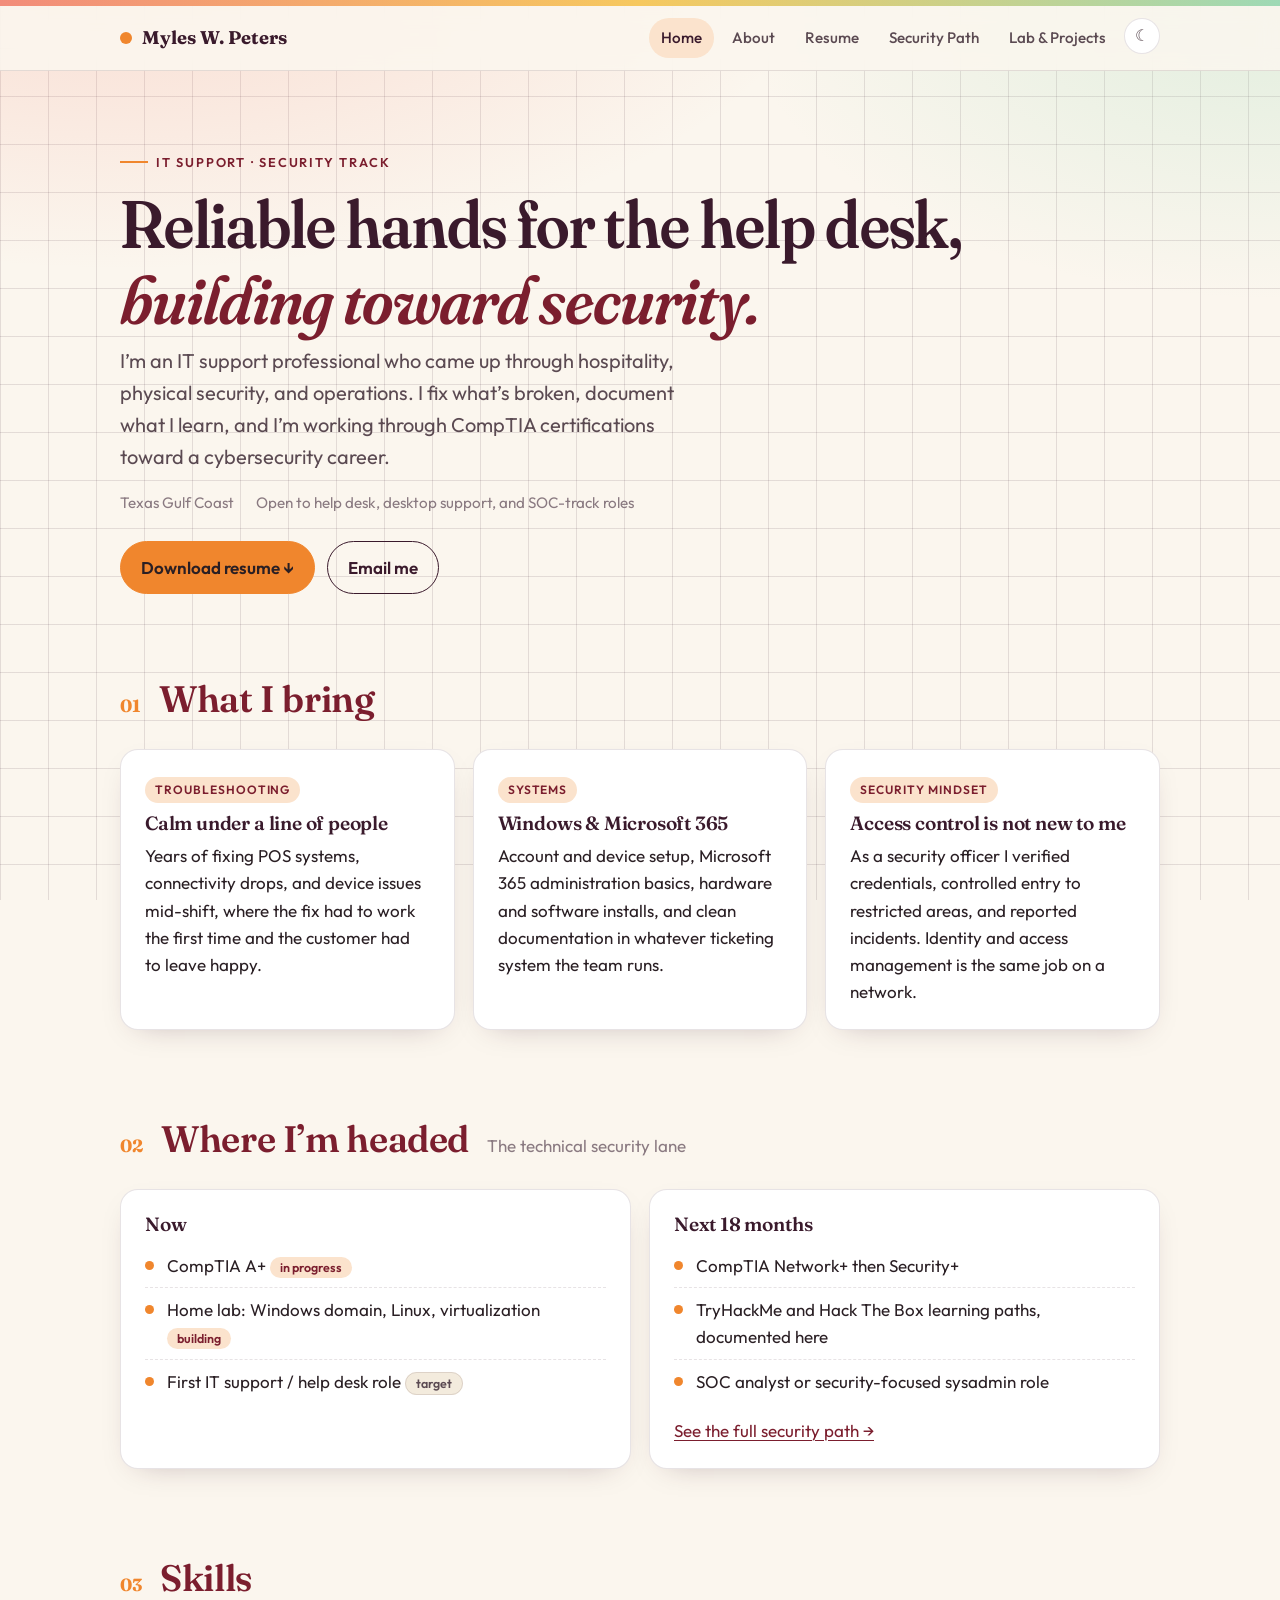
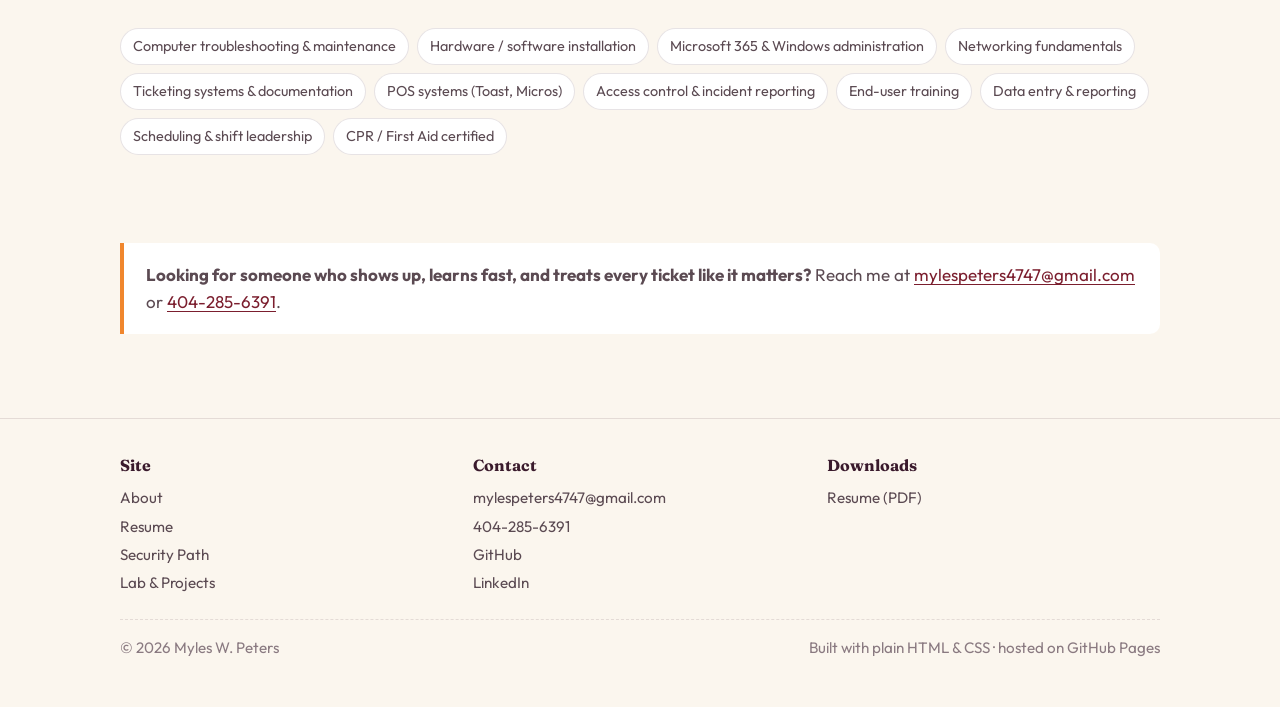
==== index.html @ 22c9d606 "Add files via upload" ====
<!DOCTYPE html>
<html lang="en">
<head>
  <meta charset="utf-8">
  <meta name="viewport" content="width=device-width, initial-scale=1">
  <title>Myles W. Peters — IT Support & Security</title>
  <meta name="description" content="Myles W. Peters: IT support professional building toward a cybersecurity career. Troubleshooting, Microsoft 365, networking fundamentals, and a home lab.">
  <meta property="og:title" content="Myles W. Peters — IT Support & Security">
  <meta property="og:description" content="IT support professional building toward a cybersecurity career.">
  <link rel="icon" href="data:image/svg+xml,%3Csvg xmlns='http://www.w3.org/2000/svg' viewBox='0 0 32 32'%3E%3Ccircle cx='16' cy='16' r='14' fill='%23f0862d'/%3E%3Ctext x='16' y='21' font-family='Georgia' font-size='15' font-weight='700' text-anchor='middle' fill='%232a1f24'%3EMP%3C/text%3E%3C/svg%3E">
  <link rel="preconnect" href="https://fonts.googleapis.com">
  <link rel="preconnect" href="https://fonts.gstatic.com" crossorigin>
  <link href="https://fonts.googleapis.com/css2?family=Fraunces:opsz,wght,SOFT@9..144,400..700,0..100&family=Outfit:wght@300..700&display=swap" rel="stylesheet">
  <link rel="stylesheet" href="styles.css">
</head>
<body>
<div class="bar"></div>
<header class="site">
  <div class="wrap">
    <a class="brand" href="index.html"><span class="dot"></span>Myles W. Peters</a>
    <nav class="main" aria-label="Primary">
      <a href="index.html">Home</a>
      <a href="about.html">About</a>
      <a href="resume.html">Resume</a>
      <a href="roadmap.html">Security Path</a>
      <a href="projects.html">Lab &amp; Projects</a>
      <button class="theme-toggle" type="button" aria-label="Toggle theme">☾</button>
    </nav>
  </div>
</header>

<main class="wrap">
  <section class="hero">
    <div class="eyebrow">IT Support · Security Track</div>
    <h1>Reliable hands for the help desk, <em>building toward security.</em></h1>
    <p class="lede">I’m an IT support professional who came up through hospitality, physical security, and operations. I fix what’s broken, document what I learn, and I’m working through CompTIA certifications toward a cybersecurity career.</p>
    <div class="meta">
      <span>Texas Gulf Coast</span>
      <span>Open to help desk, desktop support, and SOC-track roles</span>
    </div>
    <div class="actions">
      <a class="btn primary" href="assets/Myles-Peters-Resume.pdf" download>Download resume ↓</a>
      <a class="btn" href="mailto:mylespeters4747@gmail.com">Email me</a>
    </div>
  </section>

  <section>
    <div class="section-head"><span class="num">01</span><h2>What I bring</h2></div>
    <div class="grid three">
      <div class="card">
        <span class="tag">Troubleshooting</span>
        <h3>Calm under a line of people</h3>
        <p>Years of fixing POS systems, connectivity drops, and device issues mid-shift, where the fix had to work the first time and the customer had to leave happy.</p>
      </div>
      <div class="card">
        <span class="tag">Systems</span>
        <h3>Windows &amp; Microsoft 365</h3>
        <p>Account and device setup, Microsoft 365 administration basics, hardware and software installs, and clean documentation in whatever ticketing system the team runs.</p>
      </div>
      <div class="card">
        <span class="tag">Security mindset</span>
        <h3>Access control is not new to me</h3>
        <p>As a security officer I verified credentials, controlled entry to restricted areas, and reported incidents. Identity and access management is the same job on a network.</p>
      </div>
    </div>
  </section>

  <section>
    <div class="section-head"><span class="num">02</span><h2>Where I’m headed</h2><p>The technical security lane</p></div>
    <div class="grid two">
      <div class="card">
        <h3>Now</h3>
        <ul class="clean">
          <li>CompTIA A+ <span class="status progress">in progress</span></li>
          <li>Home lab: Windows domain, Linux, virtualization <span class="status progress">building</span></li>
          <li>First IT support / help desk role <span class="status next">target</span></li>
        </ul>
      </div>
      <div class="card">
        <h3>Next 18 months</h3>
        <ul class="clean">
          <li>CompTIA Network+ then Security+</li>
          <li>TryHackMe and Hack The Box learning paths, documented here</li>
          <li>SOC analyst or security-focused sysadmin role</li>
        </ul>
        <p style="margin-top:14px"><a href="roadmap.html">See the full security path →</a></p>
      </div>
    </div>
  </section>

  <section>
    <div class="section-head"><span class="num">03</span><h2>Skills</h2></div>
    <div class="chips">
      <span class="chip">Computer troubleshooting &amp; maintenance</span>
      <span class="chip">Hardware / software installation</span>
      <span class="chip">Microsoft 365 &amp; Windows administration</span>
      <span class="chip">Networking fundamentals</span>
      <span class="chip">Ticketing systems &amp; documentation</span>
      <span class="chip">POS systems (Toast, Micros)</span>
      <span class="chip">Access control &amp; incident reporting</span>
      <span class="chip">End-user training</span>
      <span class="chip">Data entry &amp; reporting</span>
      <span class="chip">Scheduling &amp; shift leadership</span>
      <span class="chip">CPR / First Aid certified</span>
    </div>
  </section>

  <section>
    <div class="callout">
      <strong>Looking for someone who shows up, learns fast, and treats every ticket like it matters?</strong>
      Reach me at <a href="mailto:mylespeters4747@gmail.com">mylespeters4747@gmail.com</a> or <a href="tel:+14042856391">404-285-6391</a>.
    </div>
  </section>
</main>

<footer class="site">
  <div class="wrap">
    <div class="cols">
      <div>
        <h4>Site</h4>
        <ul>
          <li><a href="about.html">About</a></li>
          <li><a href="resume.html">Resume</a></li>
          <li><a href="roadmap.html">Security Path</a></li>
          <li><a href="projects.html">Lab &amp; Projects</a></li>
        </ul>
      </div>
      <div>
        <h4>Contact</h4>
        <ul>
          <li><a href="mailto:mylespeters4747@gmail.com">mylespeters4747@gmail.com</a></li>
          <li><a href="tel:+14042856391">404-285-6391</a></li>
          <li><a href="https://github.com/" rel="me">GitHub</a></li>
          <li><a href="https://www.linkedin.com/" rel="me">LinkedIn</a></li>
        </ul>
      </div>
      <div>
        <h4>Downloads</h4>
        <ul>
          <li><a href="assets/Myles-Peters-Resume.pdf" download>Resume (PDF)</a></li>
        </ul>
      </div>
    </div>
    <div class="fine">
      <span>© <span id="year">2026</span> Myles W. Peters</span>
      <span>Built with plain HTML &amp; CSS · hosted on GitHub Pages</span>
    </div>
  </div>
</footer>
<script src="site.js"></script>
</body>
</html>
---- styles.css ----
/* Myles W. Peters — portfolio styles
   Companion look to the jcargill.site family of pages (JC²):
   cream ground, warm wash, orange accent, wine headings, Fraunces + Outfit. */

:root {
  --cream: #fbf6ee;
  --cream-2: #f3ebdd;
  --ink: #2a1f24;
  --ink-soft: #5b4a52;
  --muted: #8a7a81;
  --wine: #7b1e2e;
  --plum: #3a1a2c;
  --orange: #f0862d;
  --orange-soft: #fbe3cd;
  --coral: #f28c7a;
  --yellow: #f6c85f;
  --mint: #9ed9b5;
  --line: rgba(58, 26, 44, 0.12);
  --card: #ffffff;
  --radius: 18px;
  --radius-sm: 10px;
  --shadow: 0 10px 30px -18px rgba(58, 26, 44, 0.35);
  --max: 1080px;
  --font-display: "Fraunces", Georgia, "Times New Roman", serif;
  --font-body: "Outfit", system-ui, -apple-system, "Segoe UI", sans-serif;
}

@media (prefers-color-scheme: dark) {
  :root:not([data-theme="light"]) {
    --cream: #1d1519;
    --cream-2: #261c21;
    --ink: #f3ebe4;
    --ink-soft: #cdbfc5;
    --muted: #9c8c94;
    --wine: #f2a5a5;
    --plum: #f6d9c9;
    --orange: #f59a4a;
    --orange-soft: #3a2a20;
    --line: rgba(243, 235, 228, 0.14);
    --card: #2a1f25;
    --shadow: 0 10px 30px -18px rgba(0, 0, 0, 0.7);
  }
}
:root[data-theme="dark"] {
  --cream: #1d1519;
  --cream-2: #261c21;
  --ink: #f3ebe4;
  --ink-soft: #cdbfc5;
  --muted: #9c8c94;
  --wine: #f2a5a5;
  --plum: #f6d9c9;
  --orange: #f59a4a;
  --orange-soft: #3a2a20;
  --line: rgba(243, 235, 228, 0.14);
  --card: #2a1f25;
  --shadow: 0 10px 30px -18px rgba(0, 0, 0, 0.7);
}

* { box-sizing: border-box; }
html { scroll-behavior: smooth; }
body {
  margin: 0;
  font-family: var(--font-body);
  font-size: 17px;
  line-height: 1.6;
  color: var(--ink);
  background-color: var(--cream);
  background-image:
    radial-gradient(1200px 600px at 10% -10%, rgba(242, 140, 122, 0.28), transparent 60%),
    radial-gradient(900px 500px at 100% 0%, rgba(158, 217, 181, 0.28), transparent 60%),
    linear-gradient(var(--line) 1px, transparent 1px),
    linear-gradient(90deg, var(--line) 1px, transparent 1px);
  background-size: auto, auto, 48px 48px, 48px 48px;
  background-attachment: fixed;
}

a { color: var(--wine); text-decoration-thickness: 1px; text-underline-offset: 3px; }
a:hover { color: var(--orange); }

h1, h2, h3, .display {
  font-family: var(--font-display);
  font-weight: 600;
  color: var(--plum);
  letter-spacing: -0.01em;
  line-height: 1.12;
  margin: 0 0 0.5rem;
}
h1 { font-size: clamp(2.4rem, 6vw, 4.2rem); font-variation-settings: "opsz" 144, "SOFT" 60; }
h2 { font-size: clamp(1.6rem, 3.2vw, 2.3rem); color: var(--wine); }
h3 { font-size: 1.2rem; }
p { margin: 0 0 1rem; }
em { font-style: italic; color: var(--wine); }

.wrap { max-width: var(--max); margin: 0 auto; padding: 0 20px; }

/* gradient bar */
.bar { height: 6px; background: linear-gradient(90deg, var(--coral), var(--yellow), var(--mint)); }

/* header / nav */
header.site {
  position: sticky; top: 0; z-index: 10;
  background: color-mix(in srgb, var(--cream) 88%, transparent);
  backdrop-filter: blur(10px);
  border-bottom: 1px solid var(--line);
}
header.site .wrap {
  display: flex; align-items: center; justify-content: space-between;
  gap: 16px; min-height: 64px;
}
.brand {
  font-family: var(--font-display); font-weight: 700; font-size: 1.15rem;
  color: var(--plum); text-decoration: none; display: flex; align-items: center; gap: 10px;
}
.brand .dot { width: 12px; height: 12px; border-radius: 50%; background: var(--orange); display: inline-block; }
nav.main { display: flex; gap: 6px; flex-wrap: wrap; justify-content: flex-end; }
nav.main a {
  text-decoration: none; color: var(--ink-soft); font-size: 0.95rem; font-weight: 500;
  padding: 8px 12px; border-radius: 999px;
}
nav.main a:hover, nav.main a[aria-current="page"] { background: var(--orange-soft); color: var(--plum); }
.theme-toggle {
  border: 1px solid var(--line); background: var(--card); color: var(--ink-soft);
  border-radius: 999px; width: 36px; height: 36px; cursor: pointer; font-size: 1rem;
}

/* hero */
.hero { padding: 72px 0 40px; }
.eyebrow {
  display: inline-flex; align-items: center; gap: 8px;
  font-size: 0.8rem; letter-spacing: 0.14em; text-transform: uppercase;
  color: var(--wine); font-weight: 600; margin-bottom: 14px;
}
.eyebrow::before { content: ""; width: 28px; height: 2px; background: var(--orange); }
.lede { font-size: 1.25rem; color: var(--ink-soft); max-width: 46ch; }
.hero .meta { display: flex; flex-wrap: wrap; gap: 10px 22px; color: var(--muted); font-size: 0.95rem; margin-top: 18px; }
.actions { display: flex; flex-wrap: wrap; gap: 12px; margin-top: 26px; }
.btn {
  display: inline-flex; align-items: center; gap: 8px;
  padding: 12px 20px; border-radius: 999px; text-decoration: none; font-weight: 600;
  border: 1.5px solid var(--plum); color: var(--plum); background: transparent;
}
.btn.primary { background: var(--orange); border-color: var(--orange); color: #2a1f24; }
.btn:hover { transform: translateY(-1px); color: var(--plum); }
.btn.primary:hover { background: #f79a4d; }

/* sections */
section { padding: 44px 0; }
.section-head { display: flex; align-items: baseline; gap: 18px; margin-bottom: 22px; }
.num { font-family: var(--font-display); color: var(--orange); font-size: 1.1rem; font-weight: 700; }
.section-head p { color: var(--muted); margin: 0; }

.grid { display: grid; gap: 18px; }
.grid.two { grid-template-columns: repeat(auto-fit, minmax(280px, 1fr)); }
.grid.three { grid-template-columns: repeat(auto-fit, minmax(240px, 1fr)); }

.card {
  background: var(--card); border: 1px solid var(--line); border-radius: var(--radius);
  padding: 24px; box-shadow: var(--shadow);
}
.card h3 { margin-top: 0; }
.card .tag {
  display: inline-block; font-size: 0.75rem; letter-spacing: 0.08em; text-transform: uppercase;
  color: var(--wine); background: var(--orange-soft); padding: 3px 10px; border-radius: 999px; margin-bottom: 10px; font-weight: 600;
}
.card p:last-child { margin-bottom: 0; }

ul.clean { list-style: none; padding: 0; margin: 0; }
ul.clean li { padding: 8px 0 8px 22px; position: relative; border-bottom: 1px dashed var(--line); }
ul.clean li:last-child { border-bottom: 0; }
ul.clean li::before { content: ""; position: absolute; left: 0; top: 17px; width: 9px; height: 9px; border-radius: 50%; background: var(--orange); }

.chips { display: flex; flex-wrap: wrap; gap: 8px; }
.chip {
  font-size: 0.9rem; padding: 6px 12px; border-radius: 999px;
  background: var(--card); border: 1px solid var(--line); color: var(--ink-soft);
}

/* timeline (resume + roadmap) */
.timeline { position: relative; padding-left: 28px; }
.timeline::before { content: ""; position: absolute; left: 8px; top: 6px; bottom: 6px; width: 2px; background: linear-gradient(var(--coral), var(--yellow), var(--mint)); }
.tl-item { position: relative; margin-bottom: 26px; }
.tl-item::before { content: ""; position: absolute; left: -26px; top: 8px; width: 14px; height: 14px; border-radius: 50%; background: var(--cream); border: 3px solid var(--orange); }
.tl-item .when { font-size: 0.85rem; color: var(--muted); letter-spacing: 0.04em; }
.tl-item h3 { margin: 2px 0 2px; }
.tl-item .where { color: var(--ink-soft); font-weight: 500; margin-bottom: 8px; }
.tl-item ul { margin: 0; padding-left: 18px; color: var(--ink-soft); }
.tl-item li { margin-bottom: 4px; }

/* status badges */
.status { font-size: 0.78rem; font-weight: 600; padding: 3px 10px; border-radius: 999px; vertical-align: middle; }
.status.done { background: #dff3e6; color: #1f6b3d; }
.status.progress { background: var(--orange-soft); color: var(--wine); }
.status.next { background: var(--cream-2); color: var(--ink-soft); border: 1px solid var(--line); }
:root[data-theme="dark"] .status.done { background: #1f3a2b; color: #9ed9b5; }
@media (prefers-color-scheme: dark) { :root:not([data-theme="light"]) .status.done { background: #1f3a2b; color: #9ed9b5; } }

/* callout */
.callout {
  border-left: 4px solid var(--orange); background: var(--card); padding: 18px 22px;
  border-radius: 0 var(--radius-sm) var(--radius-sm) 0; color: var(--ink-soft);
}

/* footer */
footer.site { border-top: 1px solid var(--line); margin-top: 40px; padding: 34px 0 46px; color: var(--muted); font-size: 0.95rem; }
footer.site .cols { display: grid; grid-template-columns: repeat(auto-fit, minmax(200px, 1fr)); gap: 20px; margin-bottom: 20px; }
footer.site h4 { font-family: var(--font-display); color: var(--plum); margin: 0 0 8px; font-size: 1rem; }
footer.site a { color: var(--ink-soft); text-decoration: none; }
footer.site a:hover { color: var(--orange); }
footer.site ul { list-style: none; padding: 0; margin: 0; }
footer.site li { margin: 4px 0; }
.fine { display: flex; flex-wrap: wrap; justify-content: space-between; gap: 10px; border-top: 1px dashed var(--line); padding-top: 16px; }

@media (max-width: 640px) {
  body { font-size: 16px; }
  .hero { padding: 48px 0 28px; }
  header.site .wrap { flex-wrap: wrap; padding-top: 10px; padding-bottom: 10px; }
  nav.main { justify-content: flex-start; }
  nav.main a { padding: 6px 10px; font-size: 0.9rem; }
  .card { padding: 20px; }
}
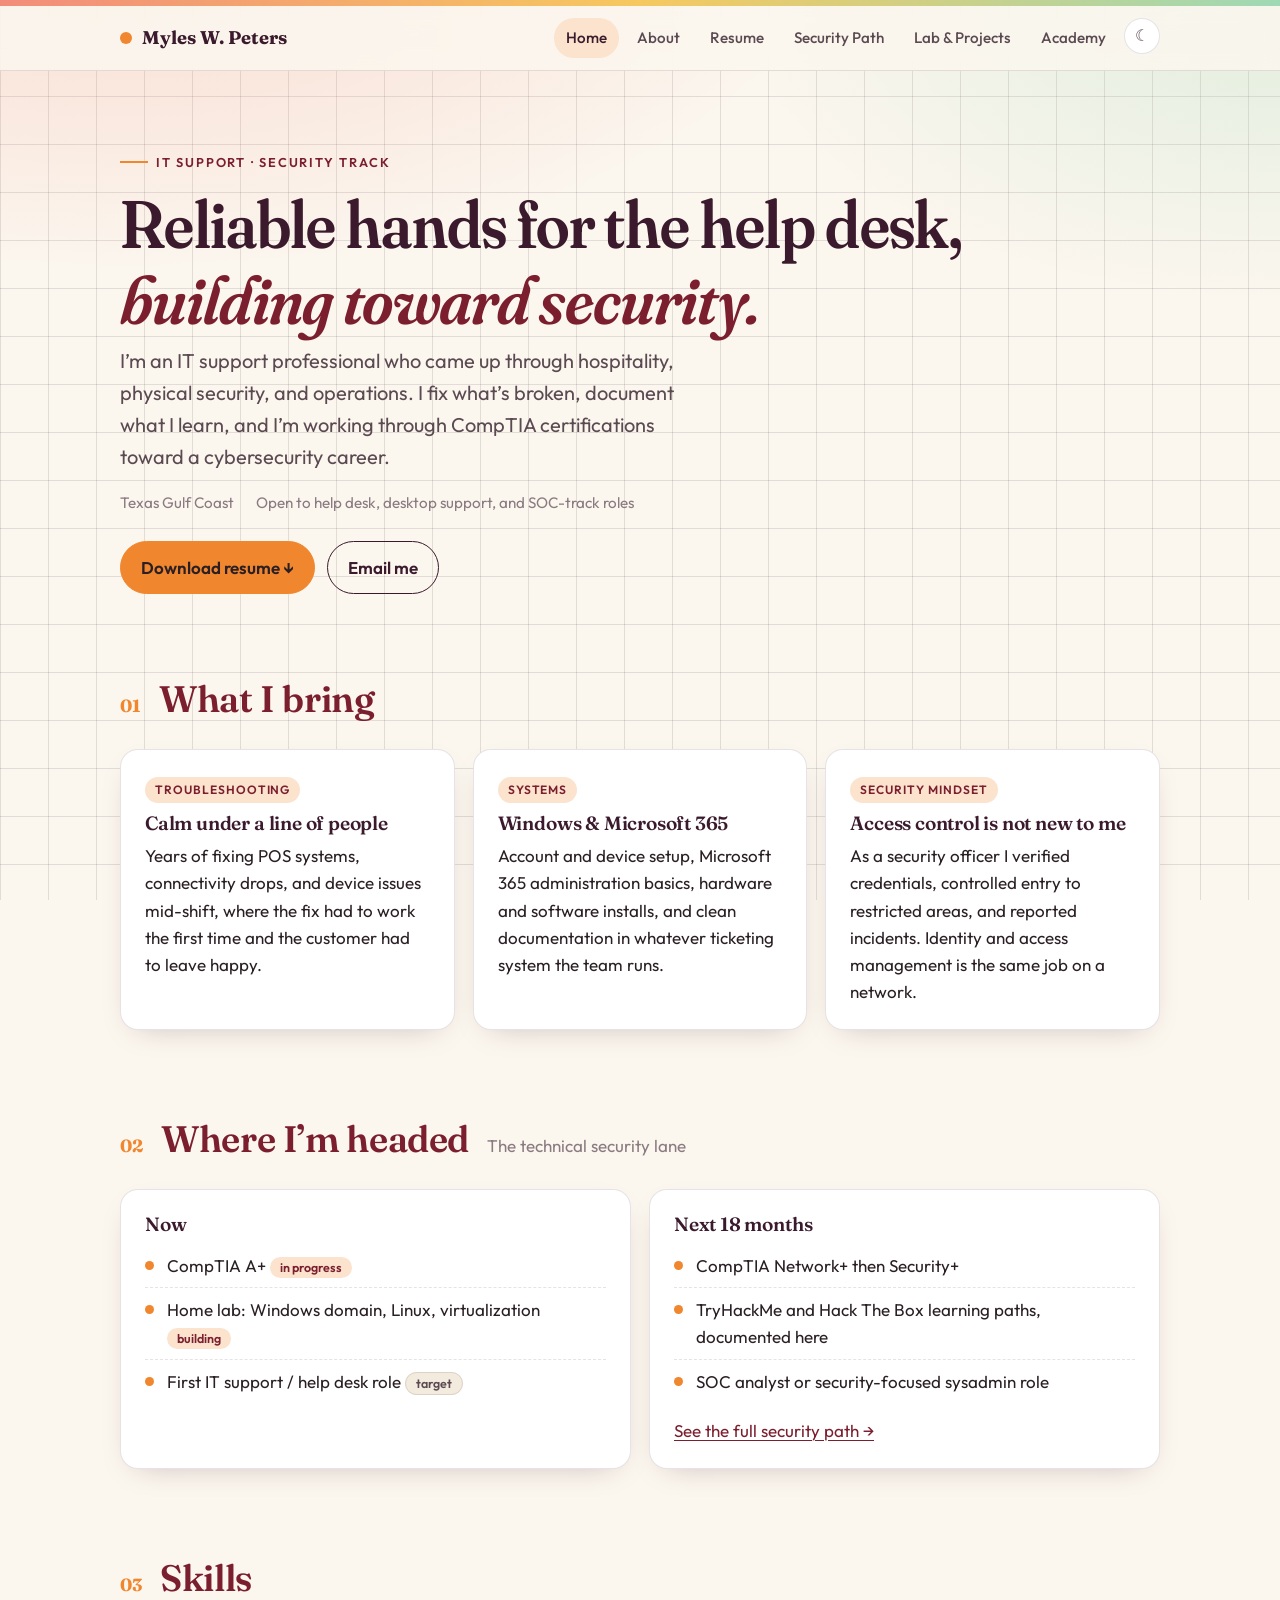
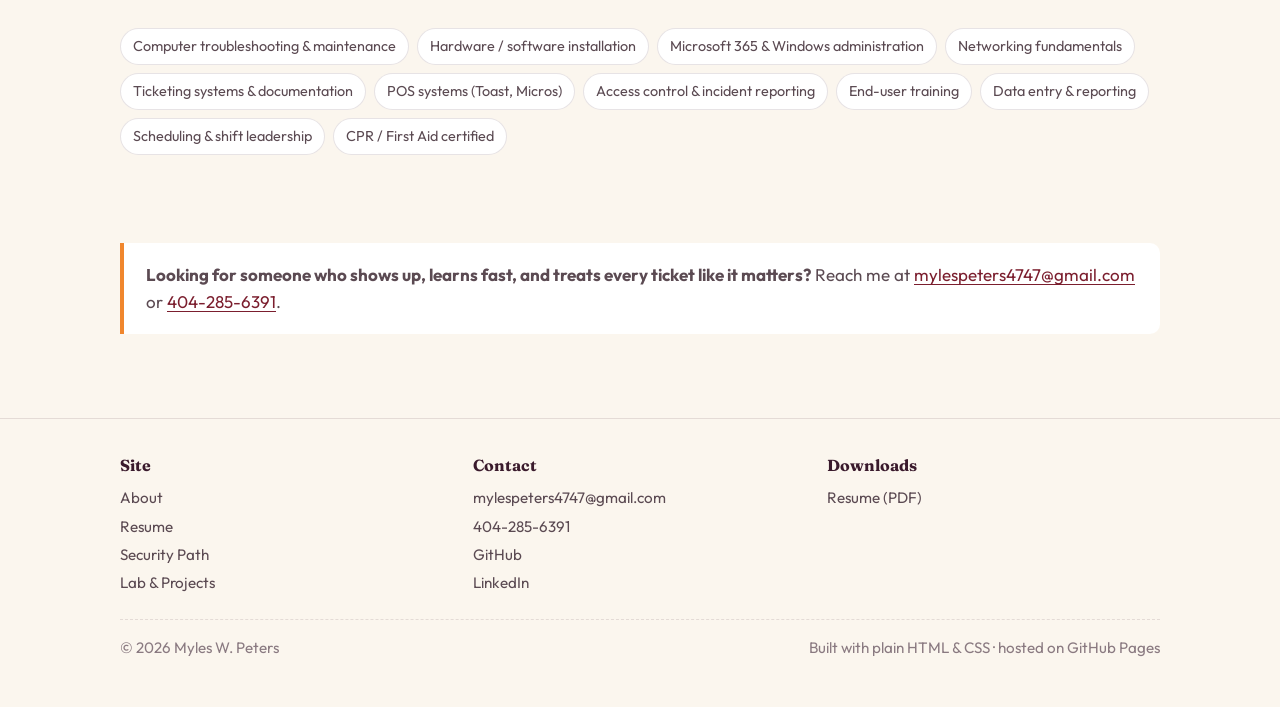
==== commit 91cbef89: "Add Cargill Academy training portal Build a self-hosted, Udemy-style cybersecurity training portal o" ====
--- a/index.html
+++ b/index.html
@@ -24,6 +24,7 @@
       <a href="resume.html">Resume</a>
       <a href="roadmap.html">Security Path</a>
       <a href="projects.html">Lab &amp; Projects</a>
+      <a href="academy.html">Academy</a>
       <button class="theme-toggle" type="button" aria-label="Toggle theme">☾</button>
     </nav>
   </div>
